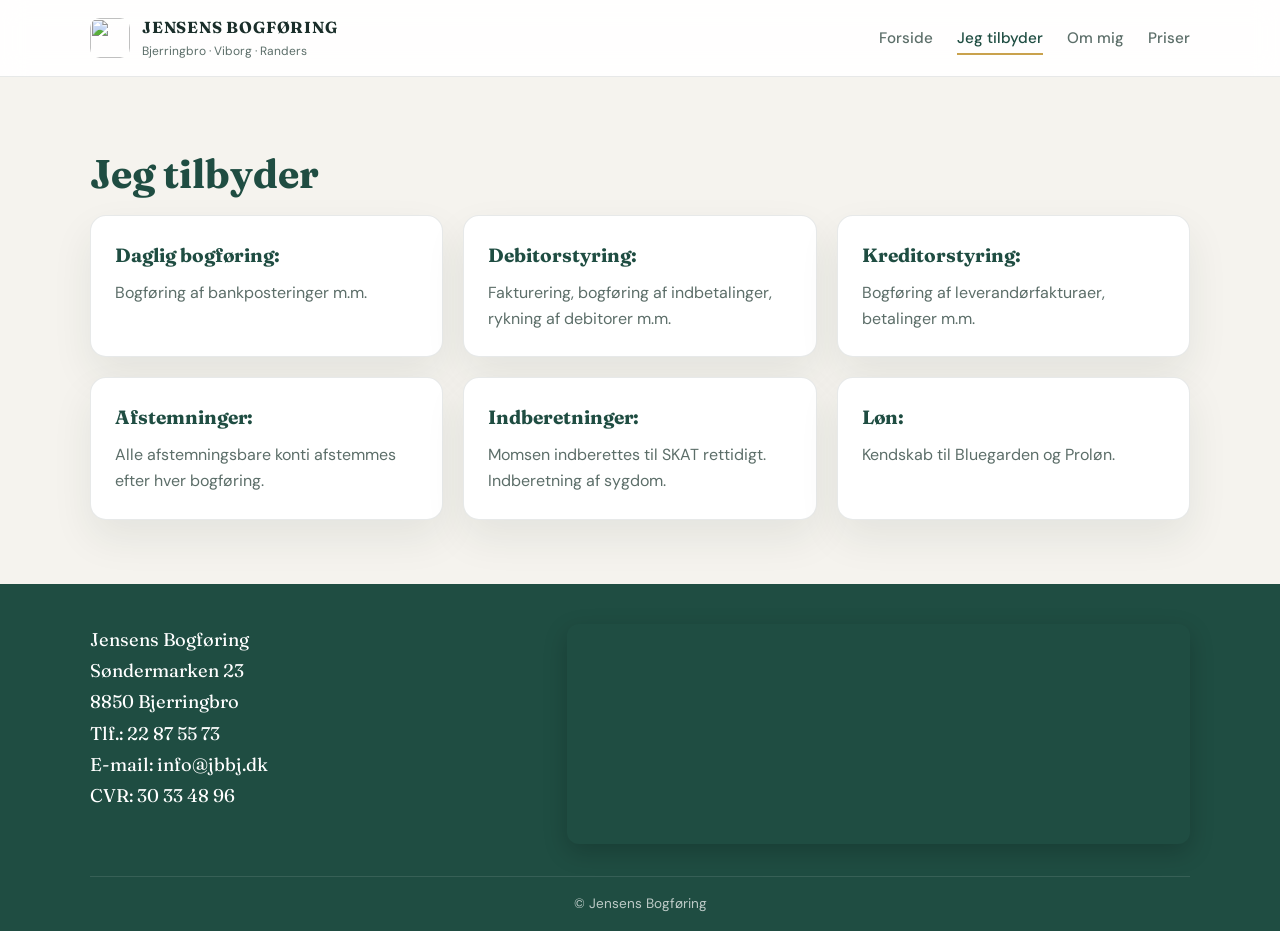
==== jeg-tilbyder.html @ e361976e "Komplet redesign med alle sider og originalt indhold. Forside, Jeg tilbyder, Om mig og Priser — grøn" ====
<!DOCTYPE html>
<html lang="da">
<head>
  <meta charset="UTF-8" />
  <meta name="viewport" content="width=device-width, initial-scale=1.0" />
  <title>Debitor- og kreditorstyring | Jensens Bogføring</title>
  <meta name="description" content="Daglig bogføring, debitor- og kreditorstyring, afstemninger, indberetninger og løn." />
  <link rel="icon" href="https://impro.usercontent.one/appid/oneComWsb/domain/jensensbogforing.dk/media/jensensbogforing.dk/Bilder/FaviconNEU.png?etag=%224f8cc-57028c20%22&sourceContentType=image%2Fpng&resize=32,32&ignoreAspectRatio" />
  <link rel="preconnect" href="https://fonts.googleapis.com" />
  <link rel="preconnect" href="https://fonts.gstatic.com" crossorigin />
  <link href="https://fonts.googleapis.com/css2?family=DM+Sans:opsz,wght@9..40,400;9..40,500;9..40,600&family=Fraunces:opsz,wght@9..144,600;9..144,700&display=swap" rel="stylesheet" />
  <link rel="stylesheet" href="assets/css/style.css" />
</head>
<body>
  <header class="site-header">
    <div class="container header-inner">
      <a href="index.html" class="brand">
        <img src="https://impro.usercontent.one/appid/oneComWsb/domain/jensensbogforing.dk/media/jensensbogforing.dk/Bilder/FaviconNEU.png?etag=%224f8cc-57028c20%22&sourceContentType=image%2Fpng&resize=32,32&ignoreAspectRatio" alt="" width="40" height="40" />
        <div>
          <strong>JENSENS BOGFØRING</strong>
          <span>Bjerringbro · Viborg · Randers</span>
        </div>
      </a>
      <button class="nav-toggle" type="button" aria-expanded="false" aria-controls="main-nav">Menu</button>
      <nav class="main-nav" id="main-nav" aria-label="Hovedmenu">
        <ul>
          <li><a href="index.html">Forside</a></li>
          <li><a href="jeg-tilbyder.html" class="active">Jeg tilbyder</a></li>
          <li><a href="om-mig.html">Om mig</a></li>
          <li><a href="priser.html">Priser</a></li>
        </ul>
      </nav>
    </div>
  </header>

  <main>
    <section class="page-section">
      <div class="container">
        <h1 class="page-title">Jeg tilbyder</h1>
        <div class="card-grid">
          <article class="card">
            <h3>Daglig bogføring:</h3>
            <p>Bogføring af bankposteringer m.m.</p>
          </article>
          <article class="card">
            <h3>Debitorstyring:</h3>
            <p>Fakturering, bogføring af indbetalinger, rykning af debitorer m.m.</p>
          </article>
          <article class="card">
            <h3>Kreditorstyring:</h3>
            <p>Bogføring af leverandørfakturaer, betalinger m.m.</p>
          </article>
          <article class="card">
            <h3>Afstemninger:</h3>
            <p>Alle afstemningsbare konti afstemmes efter hver bogføring.</p>
          </article>
          <article class="card">
            <h3>Indberetninger:</h3>
            <p>Momsen indberettes til SKAT rettidigt.<br />Indberetning af sygdom.</p>
          </article>
          <article class="card">
            <h3>Løn:</h3>
            <p>Kendskab til Bluegarden og Proløn.</p>
          </article>
        </div>
      </div>
    </section>
  </main>

  <footer class="site-footer">
    <div class="container footer-inner">
      <div class="footer-contact">
        <h2>Jensens Bogføring</h2>
        <h2>Søndermarken 23</h2>
        <h2>8850 Bjerringbro</h2>
        <h2>Tlf.: <a href="tel:+4522875573">22 87 55 73</a></h2>
        <h2>E-mail: <a href="mailto:info@jbbj.dk">info@jbbj.dk</a></h2>
        <h2>CVR: 30 33 48 96</h2>
      </div>
      <div class="map-wrap">
        <iframe title="Kort over Jensens Bogføring" loading="lazy" src="https://www.google.com/maps/embed?pb=!1m18!1m12!1m3!1d2209.755192904033!2d9.665286084613216!3d56.3685559139625!2m3!1f0!2f0!3f0!3m2!1i1024!2i768!4f13.1!3m3!1m2!1s0x464bf8293d55d49d%3A0x594dfc778835ecf9!2sS%C3%B8ndermarken%2023%2C%208850%20Bjerringbro!5e0!3m2!1sda!2sdk!4v1530386312200" allowfullscreen></iframe>
      </div>
    </div>
    <div class="footer-bottom container">&copy; Jensens Bogføring</div>
  </footer>
  <script src="assets/js/main.js"></script>
</body>
</html>
---- assets/css/style.css ----
:root {
  --bg: #f5f3ee;
  --surface: #ffffff;
  --ink: #1a2e2a;
  --muted: #5c6e69;
  --brand: #1f4d42;
  --brand-light: #2d7a68;
  --accent: #c9a24d;
  --accent-soft: rgba(201, 162, 77, 0.12);
  --border: rgba(26, 46, 42, 0.1);
  --shadow: 0 18px 40px rgba(26, 46, 42, 0.08);
  --radius: 16px;
  --max: 1100px;
}

*, *::before, *::after {
  box-sizing: border-box;
  margin: 0;
  padding: 0;
}

html {
  scroll-behavior: smooth;
}

body {
  font-family: "DM Sans", system-ui, sans-serif;
  background: var(--bg);
  color: var(--ink);
  line-height: 1.65;
  min-height: 100vh;
  display: flex;
  flex-direction: column;
}

img {
  display: block;
  max-width: 100%;
}

a {
  color: var(--brand-light);
  text-decoration: none;
}

a:hover {
  text-decoration: underline;
}

.container {
  width: min(100% - 2rem, var(--max));
  margin-inline: auto;
}

/* Header */
.site-header {
  position: sticky;
  top: 0;
  z-index: 100;
  background: rgba(255, 255, 255, 0.92);
  backdrop-filter: blur(12px);
  border-bottom: 1px solid var(--border);
}

.site-header .container.header-inner {
  position: relative;
}

.header-inner {
  display: flex;
  align-items: center;
  justify-content: space-between;
  gap: 1rem;
  padding: 0.9rem 0;
}

.brand {
  display: flex;
  align-items: center;
  gap: 0.75rem;
  color: var(--ink);
  text-decoration: none;
}

.brand img {
  width: 40px;
  height: 40px;
  border-radius: 10px;
}

.brand strong {
  font-family: "Fraunces", Georgia, serif;
  font-size: 1rem;
  letter-spacing: 0.05em;
}

.brand span {
  display: block;
  font-size: 0.75rem;
  color: var(--muted);
  font-weight: 400;
}

.nav-toggle {
  display: none;
  border: 1px solid var(--border);
  background: var(--surface);
  border-radius: 8px;
  padding: 0.45rem 0.7rem;
  font: inherit;
  cursor: pointer;
}

.main-nav ul {
  list-style: none;
  display: flex;
  gap: 0.25rem 1.5rem;
  flex-wrap: wrap;
}

.main-nav a {
  color: var(--muted);
  font-weight: 500;
  font-size: 0.95rem;
  padding: 0.35rem 0;
  border-bottom: 2px solid transparent;
  text-decoration: none;
  transition: color 0.2s, border-color 0.2s;
}

.main-nav a:hover,
.main-nav a.active {
  color: var(--brand);
  border-bottom-color: var(--accent);
  text-decoration: none;
}

/* Hero */
.hero {
  position: relative;
  min-height: clamp(280px, 45vw, 480px);
  display: grid;
  place-items: center;
  color: #fff;
  text-align: center;
  overflow: hidden;
}

.hero-bg {
  position: absolute;
  inset: 0;
  background: center / cover no-repeat;
  transform: scale(1.02);
}

.hero-overlay {
  position: absolute;
  inset: 0;
  background: linear-gradient(135deg, rgba(20, 45, 38, 0.82), rgba(31, 77, 66, 0.55));
}

.hero-content {
  position: relative;
  padding: 3rem 1rem;
  max-width: 720px;
}

.hero h1 {
  font-family: "Fraunces", Georgia, serif;
  font-size: clamp(2rem, 5vw, 3.2rem);
  line-height: 1.15;
  margin-bottom: 0.75rem;
  letter-spacing: 0.03em;
}

.hero p {
  font-size: 1.1rem;
  opacity: 0.92;
}

/* Page */
main {
  flex: 1;
}

.page-section {
  padding: 4rem 0;
}

.page-title {
  font-family: "Fraunces", Georgia, serif;
  font-size: clamp(1.8rem, 4vw, 2.5rem);
  color: var(--brand);
  margin-bottom: 0.5rem;
}

.page-intro {
  color: var(--muted);
  font-size: 1.1rem;
  max-width: 60ch;
  margin-bottom: 2.5rem;
}

/* Two columns */
.split {
  display: grid;
  grid-template-columns: 1fr 1fr;
  gap: 3rem;
  align-items: start;
}

.split p {
  font-size: 1.125rem;
  color: var(--muted);
  margin-bottom: 1rem;
}

.split p:last-child {
  margin-bottom: 0;
}

/* Cards */
.card-grid {
  display: grid;
  grid-template-columns: repeat(auto-fit, minmax(280px, 1fr));
  gap: 1.25rem;
}

.card {
  background: var(--surface);
  border: 1px solid var(--border);
  border-radius: var(--radius);
  padding: 1.5rem;
  box-shadow: var(--shadow);
}

.card h3 {
  font-family: "Fraunces", Georgia, serif;
  color: var(--brand);
  font-size: 1.2rem;
  margin-bottom: 0.5rem;
}

.card p {
  color: var(--muted);
}

/* Timeline */
.about-layout {
  display: grid;
  grid-template-columns: 280px 1fr;
  gap: 3rem;
  align-items: start;
}

.about-photo {
  border-radius: var(--radius);
  overflow: hidden;
  box-shadow: var(--shadow);
  border: 4px solid var(--surface);
}

.about-photo img {
  width: 100%;
  aspect-ratio: 3/4;
  object-fit: cover;
}

.about-intro h2 {
  font-family: "Fraunces", Georgia, serif;
  font-size: 1.75rem;
  color: var(--brand);
  margin-bottom: 0.15rem;
}

.about-intro .role {
  color: var(--accent);
  font-weight: 600;
  margin-bottom: 1rem;
}

.timeline {
  margin-top: 2rem;
  display: grid;
  gap: 1.25rem;
}

.timeline-item {
  display: grid;
  grid-template-columns: 72px 1fr;
  gap: 1rem;
  align-items: start;
}

.timeline-year {
  font-family: "Fraunces", Georgia, serif;
  font-size: 1.25rem;
  color: var(--brand);
  font-weight: 600;
}

.timeline-item p {
  color: var(--muted);
}

.closing-note {
  margin-top: 2rem;
  padding: 1.25rem 1.5rem;
  background: var(--accent-soft);
  border-left: 4px solid var(--accent);
  border-radius: 0 var(--radius) var(--radius) 0;
  color: var(--ink);
}

/* Prices */
.price-cards {
  display: grid;
  grid-template-columns: repeat(auto-fit, minmax(240px, 1fr));
  gap: 1.25rem;
  margin-bottom: 2rem;
}

.price-card {
  background: var(--brand);
  color: #fff;
  border-radius: var(--radius);
  padding: 2rem 1.5rem;
  text-align: center;
}

.price-card .amount {
  font-family: "Fraunces", Georgia, serif;
  font-size: 2rem;
  margin: 0.5rem 0;
}

.price-card p {
  opacity: 0.85;
  font-size: 0.95rem;
}

.contact-box {
  background: var(--surface);
  border: 1px solid var(--border);
  border-radius: var(--radius);
  padding: 2rem;
  box-shadow: var(--shadow);
}

.contact-box p {
  color: var(--muted);
  margin-bottom: 1.5rem;
}

.contact-form {
  display: grid;
  gap: 1rem;
  max-width: 480px;
}

.contact-form label {
  display: grid;
  gap: 0.35rem;
  font-weight: 500;
  font-size: 0.9rem;
}

.contact-form input,
.contact-form textarea {
  font: inherit;
  padding: 0.7rem 0.85rem;
  border: 1px solid var(--border);
  border-radius: 10px;
  background: var(--bg);
}

.contact-form textarea {
  min-height: 120px;
  resize: vertical;
}

.btn {
  display: inline-flex;
  align-items: center;
  justify-content: center;
  gap: 0.5rem;
  padding: 0.8rem 1.4rem;
  border: none;
  border-radius: 999px;
  background: var(--brand);
  color: #fff;
  font: inherit;
  font-weight: 600;
  cursor: pointer;
  text-decoration: none;
  transition: background 0.2s;
}

.btn:hover {
  background: var(--brand-light);
  text-decoration: none;
}

.btn-accent {
  background: var(--accent);
  color: var(--ink);
}

.btn-accent:hover {
  background: #d4b05a;
}

/* Footer */
.site-footer {
  background: var(--brand);
  color: #fff;
  margin-top: auto;
}

.footer-inner {
  display: grid;
  grid-template-columns: 1fr 1.4fr;
  gap: 2rem;
  padding: 2.5rem 0 2rem;
  align-items: start;
}

.footer-contact h2 {
  font-family: "Fraunces", Georgia, serif;
  font-size: 1.15rem;
  font-weight: 400;
  line-height: 1.7;
}

.footer-contact a {
  color: #fff;
}

.footer-contact a:hover {
  color: var(--accent);
}

.map-wrap {
  border-radius: 12px;
  overflow: hidden;
  box-shadow: 0 8px 24px rgba(0, 0, 0, 0.2);
}

.map-wrap iframe {
  display: block;
  width: 100%;
  height: 220px;
  border: 0;
}

.footer-bottom {
  border-top: 1px solid rgba(255, 255, 255, 0.15);
  padding: 1rem 0;
  text-align: center;
  font-size: 0.85rem;
  opacity: 0.7;
}

/* Mobile */
@media (max-width: 768px) {
  .nav-toggle {
    display: block;
  }

  .main-nav {
    display: none;
    position: absolute;
    top: 100%;
    left: 0;
    right: 0;
    background: var(--surface);
    border-bottom: 1px solid var(--border);
    padding: 1rem;
  }

  .main-nav.open {
    display: block;
  }

  .main-nav ul {
    flex-direction: column;
    gap: 0.25rem;
  }

  .split,
  .about-layout,
  .footer-inner {
    grid-template-columns: 1fr;
  }

  .page-section {
    padding: 2.5rem 0;
  }

  .about-photo {
    max-width: 280px;
    margin: 0 auto;
  }
}
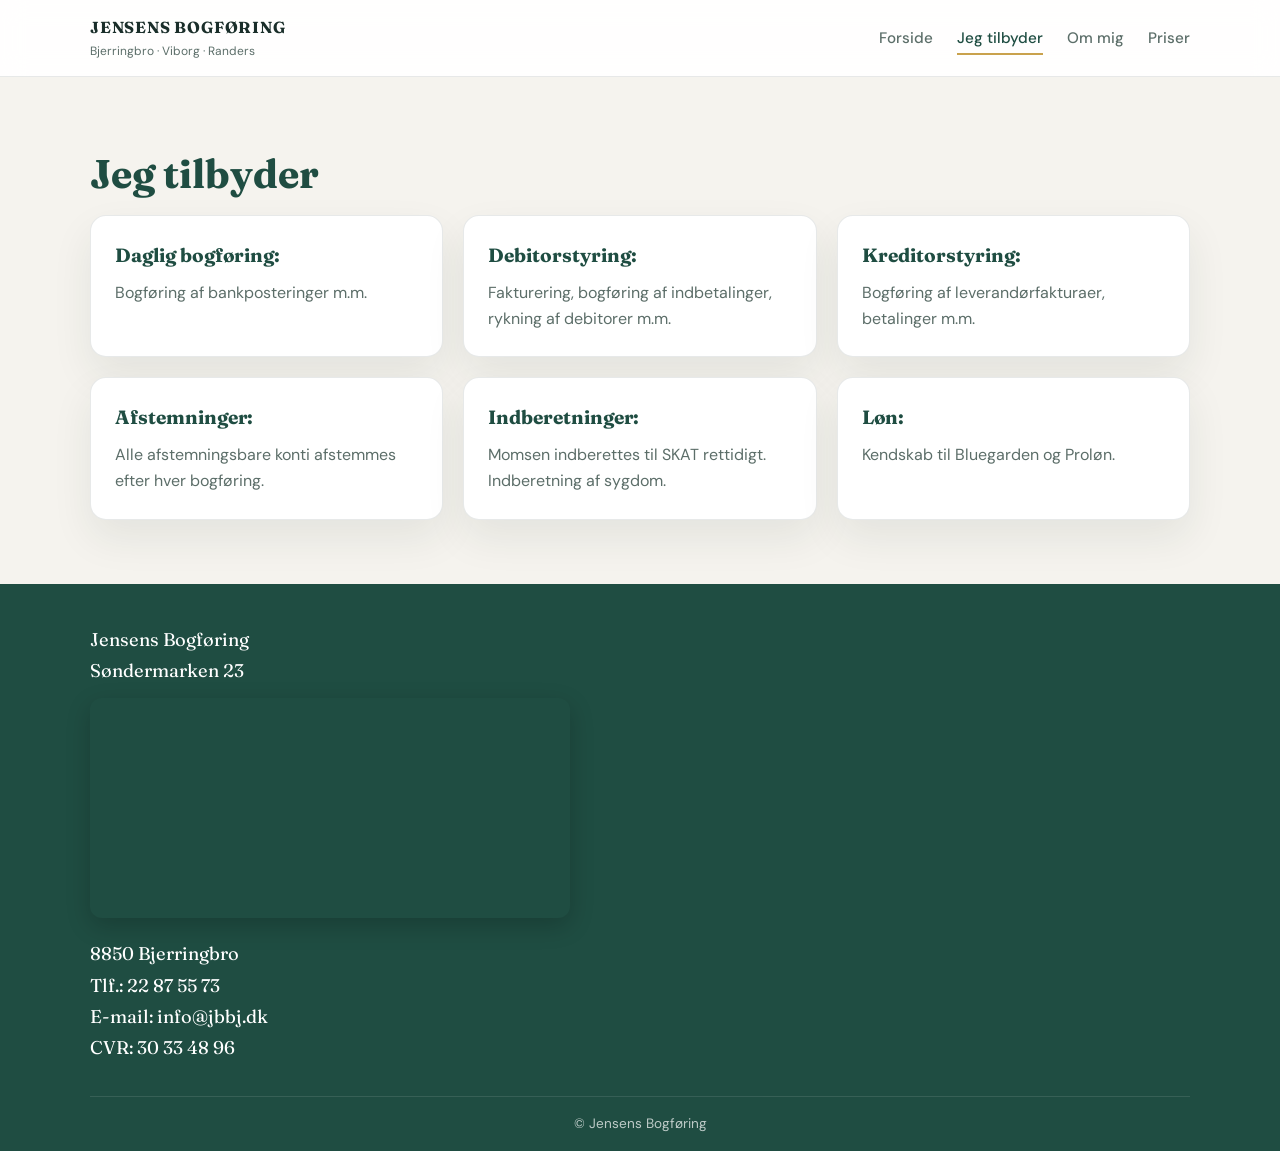
==== commit 73222398: "Fjern ødelagt header-logo og flyt kort under adressen. Co-authored-by: Cursor <cursoragent@cursor.co" ====
--- a/jeg-tilbyder.html
+++ b/jeg-tilbyder.html
@@ -15,7 +15,6 @@
   <header class="site-header">
     <div class="container header-inner">
       <a href="index.html" class="brand">
-        <img src="https://impro.usercontent.one/appid/oneComWsb/domain/jensensbogforing.dk/media/jensensbogforing.dk/Bilder/FaviconNEU.png?etag=%224f8cc-57028c20%22&sourceContentType=image%2Fpng&resize=32,32&ignoreAspectRatio" alt="" width="40" height="40" />
         <div>
           <strong>JENSENS BOGFØRING</strong>
           <span>Bjerringbro · Viborg · Randers</span>
@@ -72,13 +71,13 @@
       <div class="footer-contact">
         <h2>Jensens Bogføring</h2>
         <h2>Søndermarken 23</h2>
+        <div class="map-wrap">
+          <iframe title="Kort over Jensens Bogføring" loading="lazy" src="https://www.google.com/maps/embed?pb=!1m18!1m12!1m3!1d2209.755192904033!2d9.665286084613216!3d56.3685559139625!2m3!1f0!2f0!3f0!3m2!1i1024!2i768!4f13.1!3m3!1m2!1s0x464bf8293d55d49d%3A0x594dfc778835ecf9!2sS%C3%B8ndermarken%2023%2C%208850%20Bjerringbro!5e0!3m2!1sda!2sdk!4v1530386312200" allowfullscreen></iframe>
+        </div>
         <h2>8850 Bjerringbro</h2>
         <h2>Tlf.: <a href="tel:+4522875573">22 87 55 73</a></h2>
         <h2>E-mail: <a href="mailto:info@jbbj.dk">info@jbbj.dk</a></h2>
         <h2>CVR: 30 33 48 96</h2>
-      </div>
-      <div class="map-wrap">
-        <iframe title="Kort over Jensens Bogføring" loading="lazy" src="https://www.google.com/maps/embed?pb=!1m18!1m12!1m3!1d2209.755192904033!2d9.665286084613216!3d56.3685559139625!2m3!1f0!2f0!3f0!3m2!1i1024!2i768!4f13.1!3m3!1m2!1s0x464bf8293d55d49d%3A0x594dfc778835ecf9!2sS%C3%B8ndermarken%2023%2C%208850%20Bjerringbro!5e0!3m2!1sda!2sdk!4v1530386312200" allowfullscreen></iframe>
       </div>
     </div>
     <div class="footer-bottom container">&copy; Jensens Bogføring</div>
--- a/assets/css/style.css
+++ b/assets/css/style.css
@@ -82,12 +82,6 @@
   text-decoration: none;
 }
 
-.brand img {
-  width: 40px;
-  height: 40px;
-  border-radius: 10px;
-}
-
 .brand strong {
   font-family: "Fraunces", Georgia, serif;
   font-size: 1rem;
@@ -418,11 +412,7 @@
 }
 
 .footer-inner {
-  display: grid;
-  grid-template-columns: 1fr 1.4fr;
-  gap: 2rem;
   padding: 2.5rem 0 2rem;
-  align-items: start;
 }
 
 .footer-contact h2 {
@@ -441,6 +431,8 @@
 }
 
 .map-wrap {
+  margin: 0.75rem 0 1.25rem;
+  max-width: 480px;
   border-radius: 12px;
   overflow: hidden;
   box-shadow: 0 8px 24px rgba(0, 0, 0, 0.2);
@@ -488,8 +480,7 @@
   }
 
   .split,
-  .about-layout,
-  .footer-inner {
+  .about-layout {
     grid-template-columns: 1fr;
   }
 
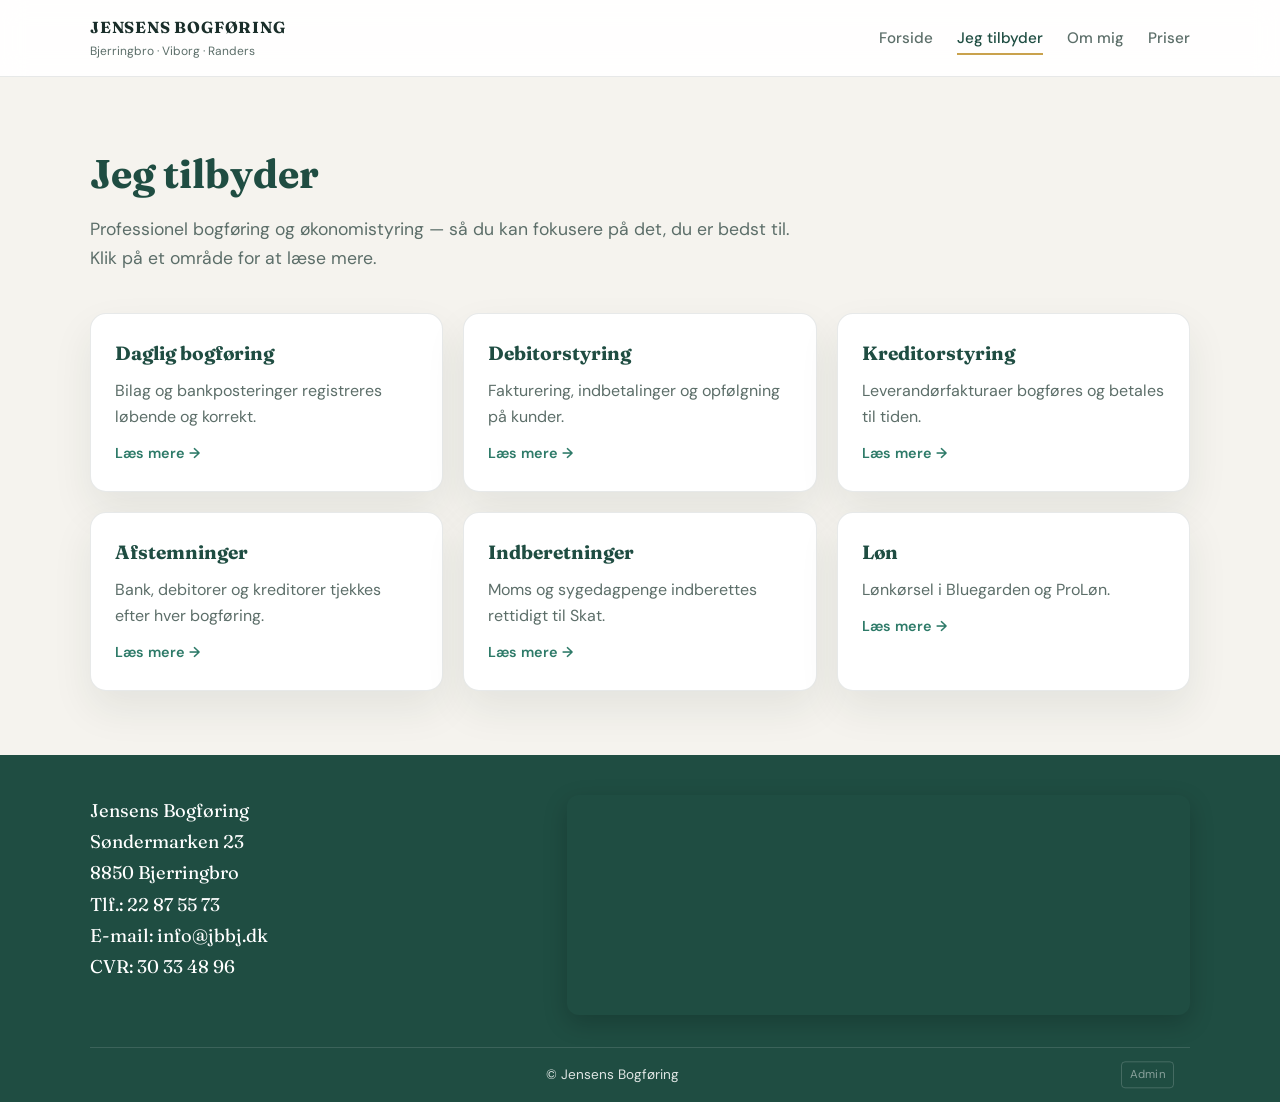
==== commit fc6537f9: "Tilføj undersider til Jeg tilbyder og admin til priser. Kunden kan nu klikke ind på de seks ydelser " ====
--- a/jeg-tilbyder.html
+++ b/jeg-tilbyder.html
@@ -3,8 +3,8 @@
 <head>
   <meta charset="UTF-8" />
   <meta name="viewport" content="width=device-width, initial-scale=1.0" />
-  <title>Debitor- og kreditorstyring | Jensens Bogføring</title>
-  <meta name="description" content="Daglig bogføring, debitor- og kreditorstyring, afstemninger, indberetninger og løn." />
+  <title>Jeg tilbyder | Jensens Bogføring</title>
+  <meta name="description" content="Daglig bogføring, debitor- og kreditorstyring, afstemninger, indberetninger og løn i Bjerringbro, Viborg og Randers." />
   <link rel="icon" href="https://impro.usercontent.one/appid/oneComWsb/domain/jensensbogforing.dk/media/jensensbogforing.dk/Bilder/FaviconNEU.png?etag=%224f8cc-57028c20%22&sourceContentType=image%2Fpng&resize=32,32&ignoreAspectRatio" />
   <link rel="preconnect" href="https://fonts.googleapis.com" />
   <link rel="preconnect" href="https://fonts.gstatic.com" crossorigin />
@@ -36,31 +36,38 @@
     <section class="page-section">
       <div class="container">
         <h1 class="page-title">Jeg tilbyder</h1>
+        <p class="page-intro">Professionel bogføring og økonomistyring — så du kan fokusere på det, du er bedst til. Klik på et område for at læse mere.</p>
         <div class="card-grid">
-          <article class="card">
-            <h3>Daglig bogføring:</h3>
-            <p>Bogføring af bankposteringer m.m.</p>
-          </article>
-          <article class="card">
-            <h3>Debitorstyring:</h3>
-            <p>Fakturering, bogføring af indbetalinger, rykning af debitorer m.m.</p>
-          </article>
-          <article class="card">
-            <h3>Kreditorstyring:</h3>
-            <p>Bogføring af leverandørfakturaer, betalinger m.m.</p>
-          </article>
-          <article class="card">
-            <h3>Afstemninger:</h3>
-            <p>Alle afstemningsbare konti afstemmes efter hver bogføring.</p>
-          </article>
-          <article class="card">
-            <h3>Indberetninger:</h3>
-            <p>Momsen indberettes til SKAT rettidigt.<br />Indberetning af sygdom.</p>
-          </article>
-          <article class="card">
-            <h3>Løn:</h3>
-            <p>Kendskab til Bluegarden og Proløn.</p>
-          </article>
+          <a href="tilbud/daglig-bogfoering.html" class="card card-link">
+            <h3>Daglig bogføring</h3>
+            <p>Bilag og bankposteringer registreres løbende og korrekt.</p>
+            <span class="card-more">Læs mere →</span>
+          </a>
+          <a href="tilbud/debitorstyring.html" class="card card-link">
+            <h3>Debitorstyring</h3>
+            <p>Fakturering, indbetalinger og opfølgning på kunder.</p>
+            <span class="card-more">Læs mere →</span>
+          </a>
+          <a href="tilbud/kreditorstyring.html" class="card card-link">
+            <h3>Kreditorstyring</h3>
+            <p>Leverandørfakturaer bogføres og betales til tiden.</p>
+            <span class="card-more">Læs mere →</span>
+          </a>
+          <a href="tilbud/afstemninger.html" class="card card-link">
+            <h3>Afstemninger</h3>
+            <p>Bank, debitorer og kreditorer tjekkes efter hver bogføring.</p>
+            <span class="card-more">Læs mere →</span>
+          </a>
+          <a href="tilbud/indberetninger.html" class="card card-link">
+            <h3>Indberetninger</h3>
+            <p>Moms og sygedagpenge indberettes rettidigt til Skat.</p>
+            <span class="card-more">Læs mere →</span>
+          </a>
+          <a href="tilbud/loen.html" class="card card-link">
+            <h3>Løn</h3>
+            <p>Lønkørsel i Bluegarden og ProLøn.</p>
+            <span class="card-more">Læs mere →</span>
+          </a>
         </div>
       </div>
     </section>
@@ -71,16 +78,19 @@
       <div class="footer-contact">
         <h2>Jensens Bogføring</h2>
         <h2>Søndermarken 23</h2>
-        <div class="map-wrap">
-          <iframe title="Kort over Jensens Bogføring" loading="lazy" src="https://www.google.com/maps/embed?pb=!1m18!1m12!1m3!1d2209.755192904033!2d9.665286084613216!3d56.3685559139625!2m3!1f0!2f0!3f0!3m2!1i1024!2i768!4f13.1!3m3!1m2!1s0x464bf8293d55d49d%3A0x594dfc778835ecf9!2sS%C3%B8ndermarken%2023%2C%208850%20Bjerringbro!5e0!3m2!1sda!2sdk!4v1530386312200" allowfullscreen></iframe>
-        </div>
         <h2>8850 Bjerringbro</h2>
         <h2>Tlf.: <a href="tel:+4522875573">22 87 55 73</a></h2>
         <h2>E-mail: <a href="mailto:info@jbbj.dk">info@jbbj.dk</a></h2>
         <h2>CVR: 30 33 48 96</h2>
       </div>
+      <div class="map-wrap">
+        <iframe title="Kort over Jensens Bogføring" src="https://www.google.com/maps/embed?origin=mfe&amp;pb=!1m3!2m1!1sS%C3%B8ndermarken+23,+8850+Bjerringbro,+Denmark!6i16!3m1!1sda!5m1!1sda" allowfullscreen referrerpolicy="no-referrer-when-downgrade"></iframe>
+      </div>
     </div>
-    <div class="footer-bottom container">&copy; Jensens Bogføring</div>
+    <div class="footer-bottom container">
+      <span>&copy; Jensens Bogføring</span>
+      <a href="admin.html" class="footer-admin-link">Admin</a>
+    </div>
   </footer>
   <script src="assets/js/main.js"></script>
 </body>
--- a/assets/css/style.css
+++ b/assets/css/style.css
@@ -239,6 +239,68 @@
   color: var(--muted);
 }
 
+.card-link {
+  display: block;
+  color: inherit;
+  text-decoration: none;
+  transition: transform 0.2s, box-shadow 0.2s;
+}
+
+.card-link:hover {
+  transform: translateY(-3px);
+  box-shadow: 0 22px 48px rgba(26, 46, 42, 0.12);
+  text-decoration: none;
+}
+
+.card-more {
+  display: inline-block;
+  margin-top: 0.75rem;
+  font-size: 0.9rem;
+  font-weight: 600;
+  color: var(--brand-light);
+}
+
+/* Service subpages */
+.service-detail {
+  max-width: 42rem;
+}
+
+.back-link {
+  margin-bottom: 1.5rem;
+  font-size: 0.95rem;
+}
+
+.service-content {
+  background: var(--surface);
+  border: 1px solid var(--border);
+  border-radius: var(--radius);
+  padding: 1.75rem;
+  box-shadow: var(--shadow);
+  margin-bottom: 2rem;
+}
+
+.service-content p {
+  color: var(--muted);
+  margin-bottom: 1rem;
+}
+
+.service-content p:last-of-type {
+  margin-bottom: 0;
+}
+
+.service-content ul {
+  margin: 0 0 1rem 1.25rem;
+  color: var(--muted);
+}
+
+.service-content li {
+  margin-bottom: 0.4rem;
+}
+
+.service-content li:last-child {
+  margin-bottom: 0;
+}
+
 /* Timeline */
 .about-layout {
   display: grid;
@@ -412,7 +474,11 @@
 }
 
 .footer-inner {
+  display: grid;
+  grid-template-columns: 1fr 1.4fr;
+  gap: 2rem;
   padding: 2.5rem 0 2rem;
+  align-items: start;
 }
 
 .footer-contact h2 {
@@ -431,8 +497,6 @@
 }
 
 .map-wrap {
-  margin: 0.75rem 0 1.25rem;
-  max-width: 480px;
   border-radius: 12px;
   overflow: hidden;
   box-shadow: 0 8px 24px rgba(0, 0, 0, 0.2);
@@ -446,11 +510,33 @@
 }
 
 .footer-bottom {
+  position: relative;
   border-top: 1px solid rgba(255, 255, 255, 0.15);
-  padding: 1rem 0;
+  padding: 1rem 4.5rem 1rem 1rem;
   text-align: center;
   font-size: 0.85rem;
-  opacity: 0.7;
+  opacity: 0.85;
+}
+
+.footer-admin-link {
+  position: absolute;
+  right: 1rem;
+  top: 50%;
+  transform: translateY(-50%);
+  font-size: 0.72rem;
+  letter-spacing: 0.02em;
+  color: rgba(255, 255, 255, 0.55);
+  text-decoration: none;
+  padding: 0.2rem 0.45rem;
+  border: 1px solid rgba(255, 255, 255, 0.2);
+  border-radius: 4px;
+}
+
+.footer-admin-link:hover,
+.footer-admin-link:focus {
+  color: #fff;
+  border-color: rgba(255, 255, 255, 0.45);
+  background: rgba(255, 255, 255, 0.08);
 }
 
 /* Mobile */
@@ -480,7 +566,8 @@
   }
 
   .split,
-  .about-layout {
+  .about-layout,
+  .footer-inner {
     grid-template-columns: 1fr;
   }
 
@@ -493,3 +580,107 @@
     margin: 0 auto;
   }
 }
+
+/* Admin */
+.admin-page {
+  padding: 3rem 0 4rem;
+}
+
+.admin-login {
+  max-width: 28rem;
+  margin: 0 auto;
+}
+
+.admin-back {
+  margin-bottom: 1rem;
+}
+
+.admin-lead {
+  color: var(--muted);
+  margin-bottom: 2rem;
+}
+
+.admin-panel {
+  background: var(--surface);
+  border: 1px solid var(--border);
+  border-radius: var(--radius);
+  padding: 1.75rem;
+  margin-bottom: 1.5rem;
+  box-shadow: var(--shadow);
+}
+
+.admin-panel h2 {
+  font-family: "Fraunces", Georgia, serif;
+  font-size: 1.25rem;
+  margin-bottom: 0.75rem;
+  color: var(--brand);
+}
+
+.admin-form label {
+  display: block;
+  margin-bottom: 1rem;
+  font-weight: 500;
+}
+
+.admin-form input {
+  display: block;
+  width: 100%;
+  margin-top: 0.35rem;
+  padding: 0.65rem 0.75rem;
+  border: 1px solid var(--border);
+  border-radius: 8px;
+  font: inherit;
+}
+
+.admin-actions {
+  display: flex;
+  flex-wrap: wrap;
+  gap: 0.75rem;
+}
+
+.btn-ghost {
+  background: transparent;
+  color: var(--brand);
+  border: 1px solid var(--border);
+}
+
+.btn-ghost:hover {
+  background: var(--surface);
+}
+
+.admin-status {
+  margin-top: 1rem;
+  min-height: 1.25rem;
+}
+
+.admin-status.ok {
+  color: var(--brand-light);
+  font-weight: 600;
+}
+
+.admin-status.error {
+  color: #b42318;
+  font-weight: 600;
+}
+
+.admin-help {
+  margin-top: 1rem;
+  padding: 1rem 1.25rem;
+  background: var(--surface);
+  border: 1px solid var(--border);
+  border-radius: var(--radius);
+}
+
+.admin-help summary {
+  cursor: pointer;
+  font-weight: 600;
+  color: var(--brand);
+}
+
+.admin-help ol {
+  margin: 1rem 0 0 1.25rem;
+}
+
+.admin-help li {
+  margin-bottom: 0.5rem;
+}
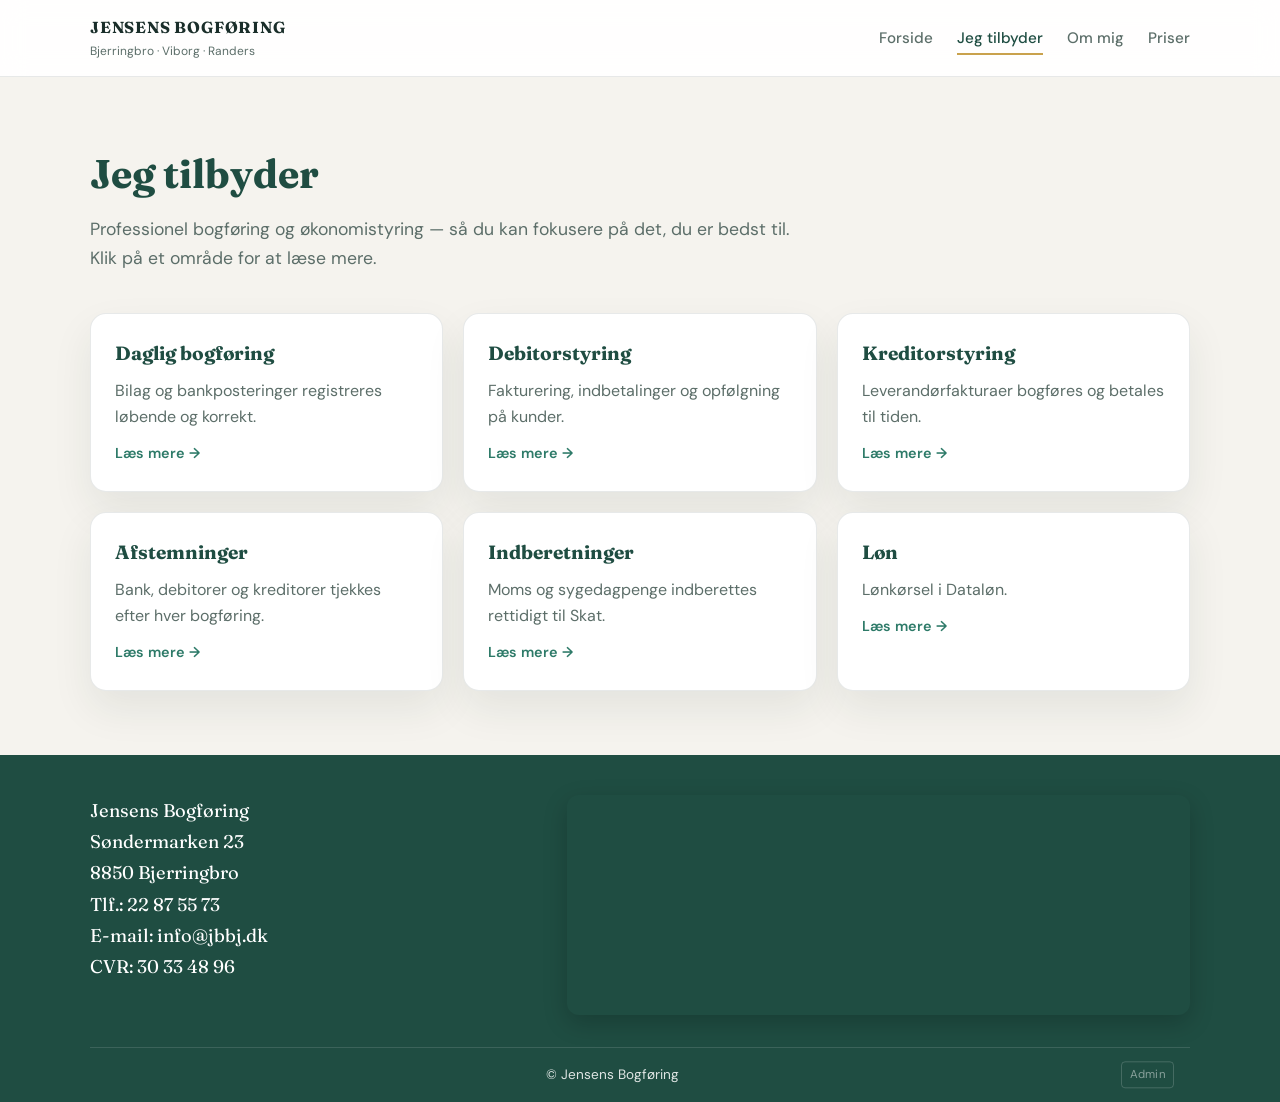
==== commit c1024f89: "Opdater Om mig-tidslinje og ret loentekst til Dataloen. Flytter kunde-noten efter 2007 og opdaterer " ====
--- a/jeg-tilbyder.html
+++ b/jeg-tilbyder.html
@@ -65,7 +65,7 @@
           </a>
           <a href="tilbud/loen.html" class="card card-link">
             <h3>Løn</h3>
-            <p>Lønkørsel i Bluegarden og ProLøn.</p>
+            <p>Lønkørsel i Dataløn.</p>
             <span class="card-more">Læs mere →</span>
           </a>
         </div>
--- a/assets/css/style.css
+++ b/assets/css/style.css
@@ -368,6 +368,10 @@
   color: var(--ink);
 }
 
+.timeline .closing-note {
+  margin-top: 0;
+}
+
 /* Prices */
 .price-cards {
   display: grid;
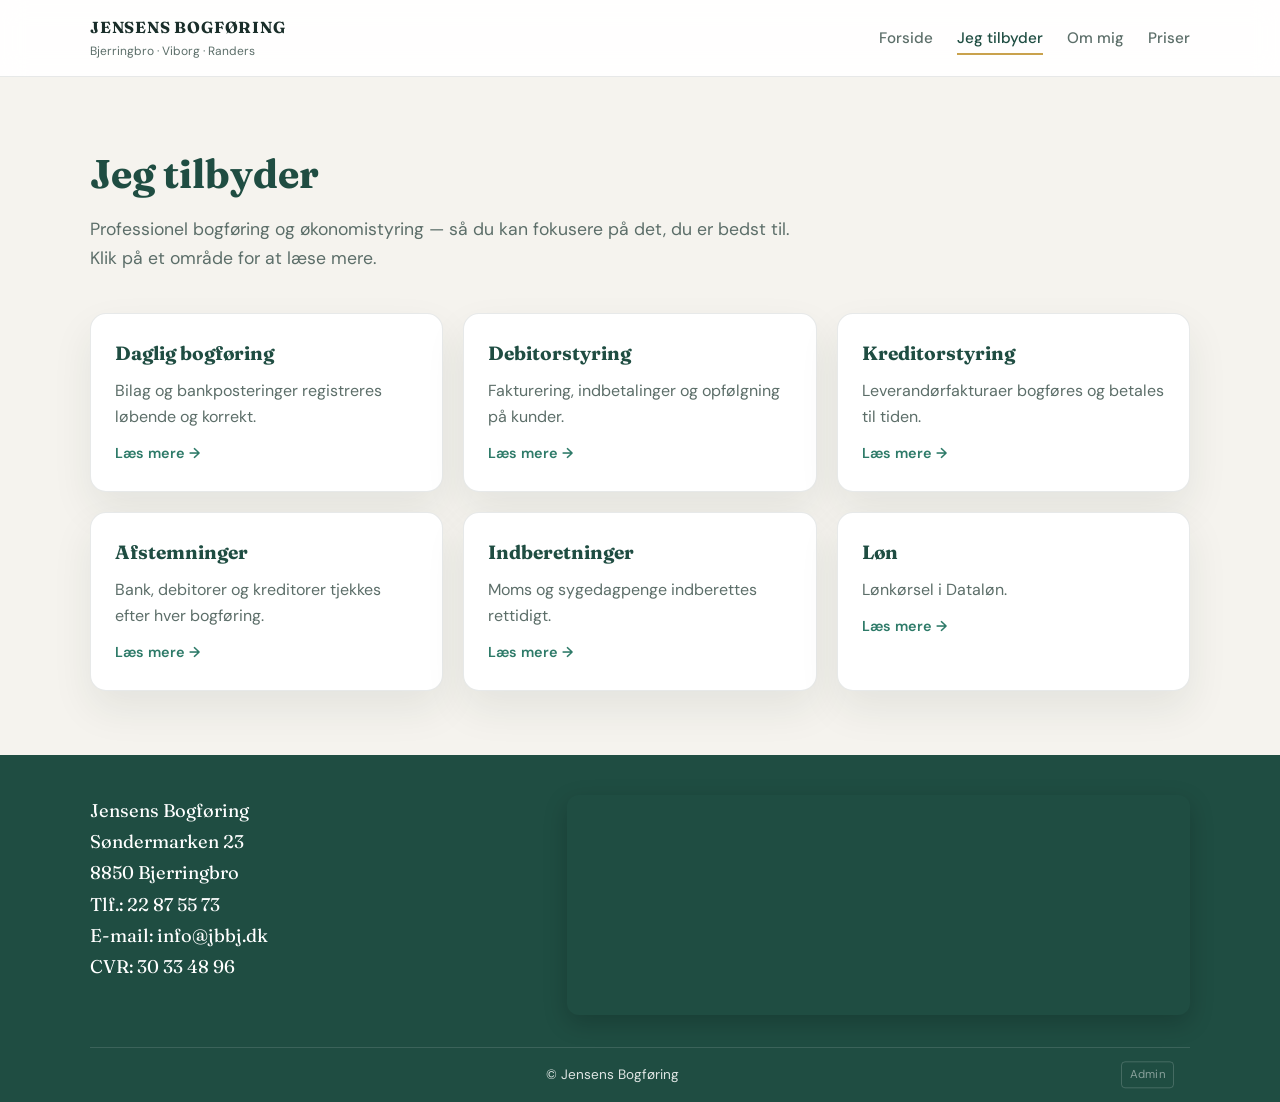
==== commit fdf69641: "Små tekstrettelser på Om mig og Jeg tilbyder. Linjeskift i kunde-noten og fjern til Skat fra indbere" ====
--- a/jeg-tilbyder.html
+++ b/jeg-tilbyder.html
@@ -60,7 +60,7 @@
           </a>
           <a href="tilbud/indberetninger.html" class="card card-link">
             <h3>Indberetninger</h3>
-            <p>Moms og sygedagpenge indberettes rettidigt til Skat.</p>
+            <p>Moms og sygedagpenge indberettes rettidigt.</p>
             <span class="card-more">Læs mere →</span>
           </a>
           <a href="tilbud/loen.html" class="card card-link">
